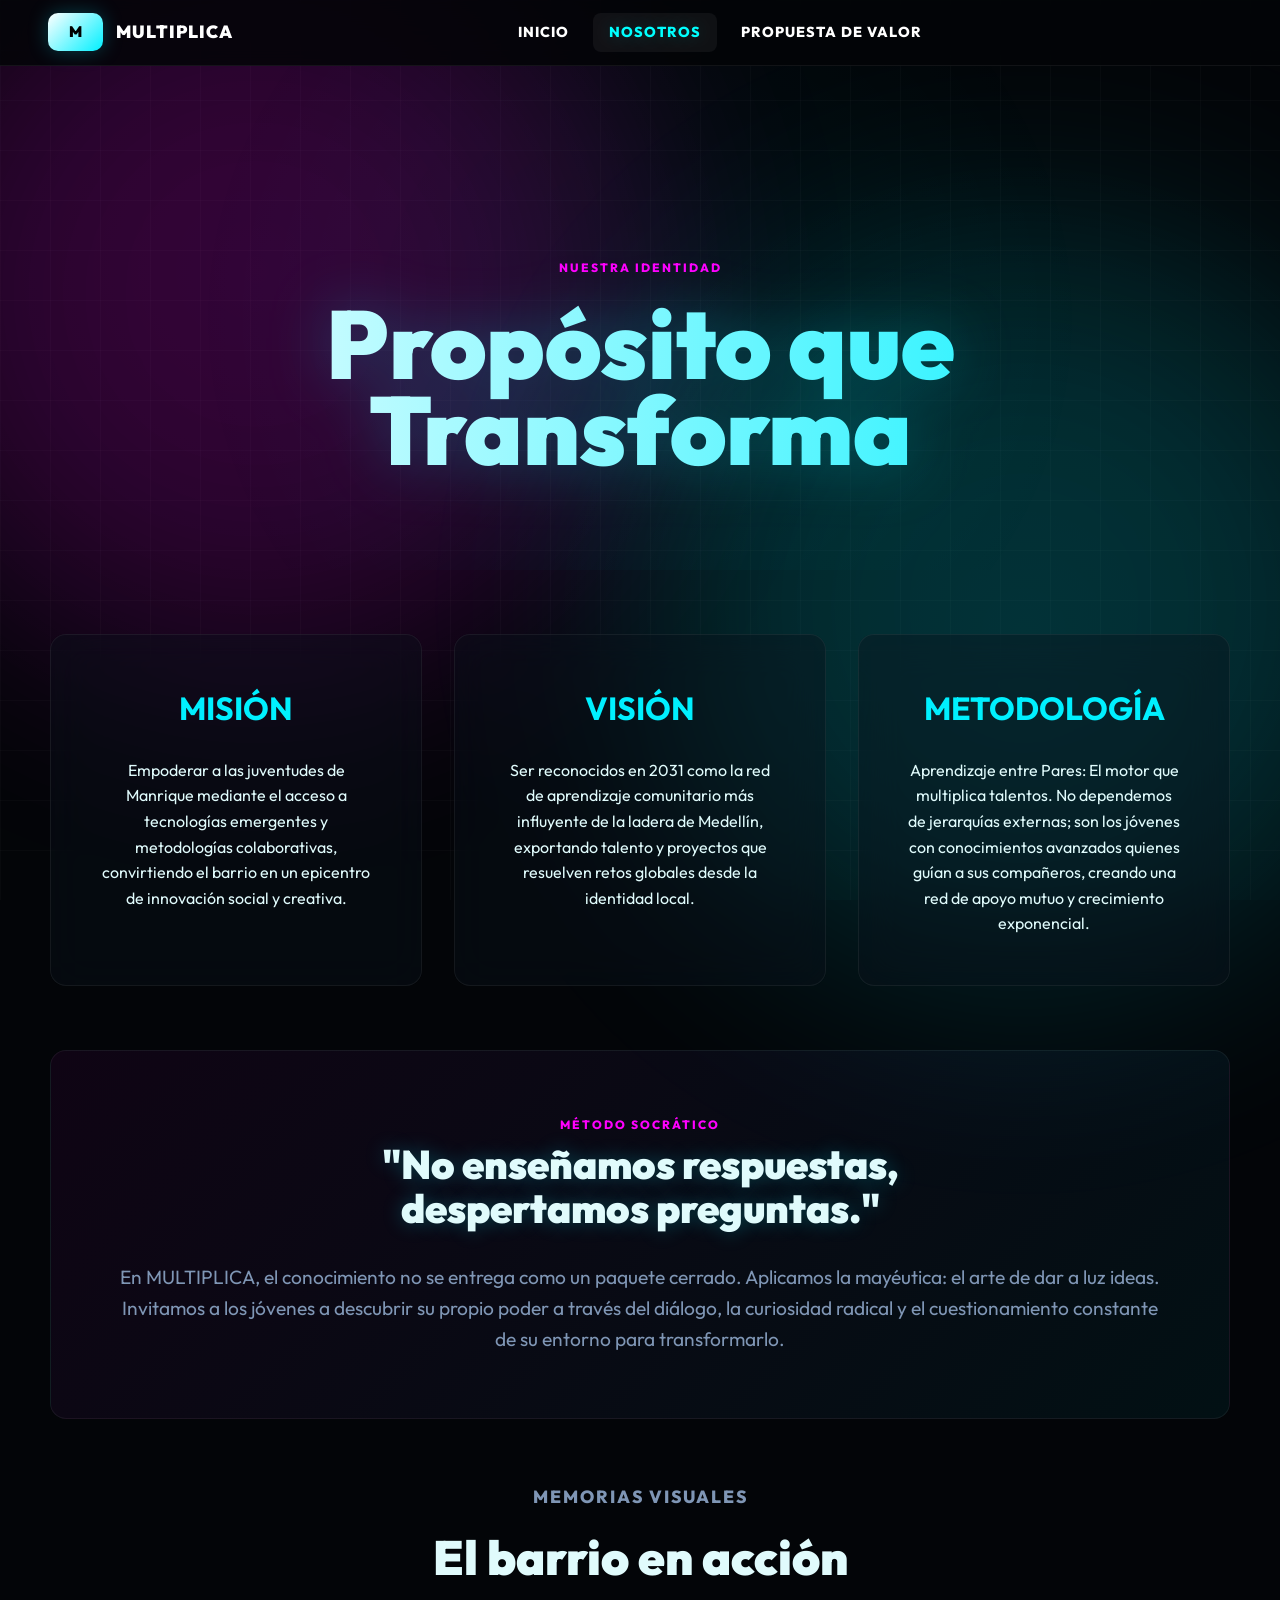
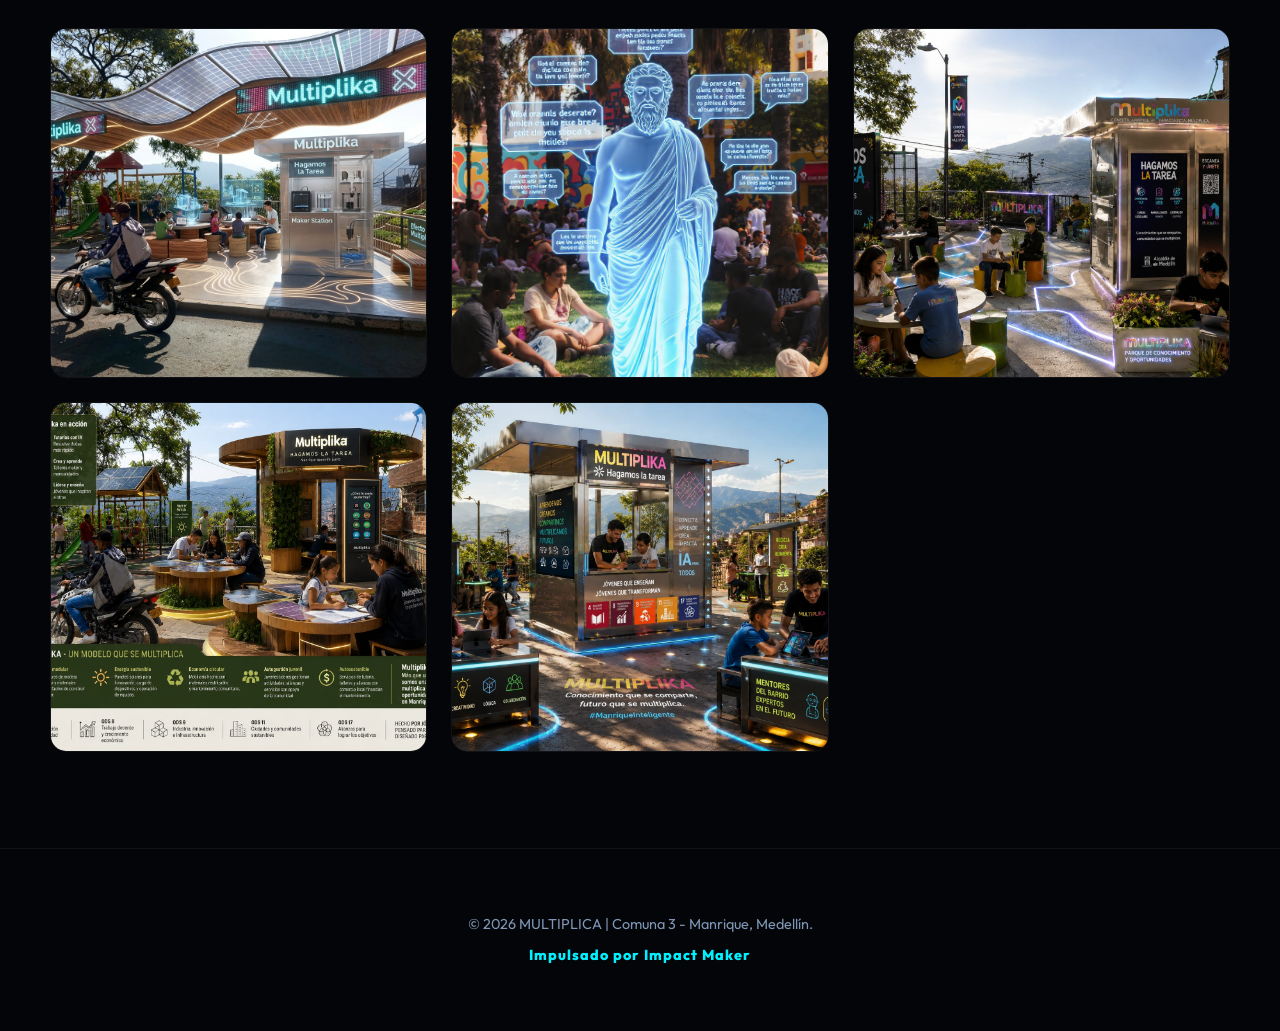
==== nosotros.html @ 45618c98 "🚀 MULTIPLICA - Modernización Completa y Propuesta de Valor" ====
<!doctype html>
<html lang="es">

<head>
  <meta charset="utf-8" />
  <meta name="viewport" content="width=device-width, initial-scale=1" />
  <meta name="description" content="Nuestra misión, visión y propósito superior en MULTIPLICA. Método Socrático aplicado a la juventud de Manrique." />
  <title>Nosotros | MULTIPLICA</title>
  <link rel="preconnect" href="https://fonts.googleapis.com">
  <link rel="preconnect" href="https://fonts.gstatic.com" crossorigin>
  <link href="https://fonts.googleapis.com/css2?family=Outfit:wght@100..900&display=swap" rel="stylesheet">
  <link rel="stylesheet" href="css/styles.css" />
  <style>
    .about-hero {
      padding-top: 12rem;
      padding-bottom: 6rem;
      text-align: center;
      display: flex;
      flex-direction: column;
      justify-content: center;
      align-items: center;
      background: radial-gradient(circle at center, rgba(0, 240, 255, 0.05), transparent 70%);
    }

    .about-hero h1 {
      font-size: clamp(3rem, 10vw, 6rem);
      line-height: 0.9;
      margin-top: 1rem;
      background: linear-gradient(to right, #fff, var(--warm));
      -webkit-background-clip: text;
      -webkit-text-fill-color: transparent;
      filter: drop-shadow(0 0 30px var(--warm-shadow));
      font-weight: 900;
    }

    .about-grid {
      display: grid;
      grid-template-columns: repeat(auto-fit, minmax(320px, 1fr));
      gap: 2rem;
      margin-block: 4rem;
    }

    .purpose-card {
      background: var(--surface);
      border: 1px solid var(--line);
      padding: 3rem;
      border-radius: var(--radius);
      text-align: center;
      backdrop-filter: blur(20px);
      transition: 0.4s;
    }

    .purpose-card:hover {
      border-color: var(--warm);
      transform: translateY(-10px);
      box-shadow: var(--shadow-glow);
    }

    .purpose-card h2 {
      color: var(--warm);
      margin-bottom: 1.5rem;
      font-size: 2rem;
      text-transform: uppercase;
    }

    .socratic-section {
      background: linear-gradient(135deg, rgba(255, 0, 255, 0.05), rgba(0, 240, 255, 0.05));
      border: 1px solid var(--line);
      padding: 4rem;
      border-radius: var(--radius);
      margin-block: 4rem;
      text-align: center;
      position: relative;
      overflow: hidden;
    }

    .socratic-section blockquote {
      font-size: 2.5rem;
      font-weight: 900;
      line-height: 1.1;
      color: var(--text);
      max-width: 25ch;
      margin-inline: auto;
      text-shadow: 0 0 20px var(--warm-shadow);
    }

    .socratic-section p {
      margin-top: 2rem;
      color: var(--muted);
      font-size: 1.2rem;
    }

    .gallery {
      display: grid;
      grid-template-columns: repeat(auto-fill, minmax(300px, 1fr));
      gap: 1.5rem;
      margin-bottom: 6rem;
    }

    .gallery-item {
      height: 350px;
      border-radius: 16px;
      overflow: hidden;
      border: 1px solid var(--line);
      transition: 0.5s;
    }

    .gallery-item img {
      width: 100%;
      height: 100%;
      object-fit: cover;
      transition: 0.8s;
    }

    .gallery-item:hover img {
      transform: scale(1.1);
    }

    .gallery-item:hover {
      border-color: var(--magenta);
      box-shadow: 0 0 30px rgba(255, 0, 255, 0.2);
    }
  </style>
</head>

<body>
  <header class="topbar">
    <div class="brand">
      <div class="brand-mark">M</div>
      <span>MULTIPLICA</span>
    </div>
    <nav class="nav">
      <a href="index.html">Inicio</a>
      <a href="nosotros.html" class="active">Nosotros</a>
      <a href="propuesta.html">Propuesta de Valor</a>
    </nav>
  </header>

  <main class="section-shell">
    <section class="about-hero">
      <p class="eyebrow">Nuestra Identidad</p>
      <h1>Propósito que Transforma</h1>
    </section>

    <section class="about-grid">
      <div class="purpose-card">
        <h2>Misión</h2>
        <p>Empoderar a las juventudes de Manrique mediante el acceso a tecnologías emergentes y metodologías colaborativas, convirtiendo el barrio en un epicentro de innovación social y creativa.</p>
      </div>
      <div class="purpose-card">
        <h2>Visión</h2>
        <p>Ser reconocidos en 2031 como la red de aprendizaje comunitario más influyente de la ladera de Medellín, exportando talento y proyectos que resuelven retos globales desde la identidad local.</p>
      </div>
      <div class="purpose-card">
        <h2>Metodología</h2>
        <p>Aprendizaje entre Pares: El motor que multiplica talentos. No dependemos de jerarquías externas; son los jóvenes con conocimientos avanzados quienes guían a sus compañeros, creando una red de apoyo mutuo y crecimiento exponencial.</p>
      </div>
    </section>

    <section class="socratic-section">
      <div class="eyebrow">Método Socrático</div>
      <blockquote>"No enseñamos respuestas, despertamos preguntas."</blockquote>
      <p>En MULTIPLICA, el conocimiento no se entrega como un paquete cerrado. Aplicamos la mayéutica: el arte de dar a luz ideas. Invitamos a los jóvenes a descubrir su propio poder a través del diálogo, la curiosidad radical y el cuestionamiento constante de su entorno para transformarlo.</p>
    </section>

    <section class="section-heading centered">
      <p class="eyebrow">Memorias Visuales</p>
      <h2>El barrio en acción</h2>
    </section>
    
    <div class="gallery">
      <div class="gallery-item">
        <img src="assets/imagenes/Gemini_Generated_Image_.png" alt="Imagen Generada Gemini">
      </div>
      <div class="gallery-item">
        <img src="assets/imagenes/WhatsApp Image 2026-05-10 at 2.30.17 AM.jpeg" alt="Imagen Actividad 1">
      </div>
      <div class="gallery-item">
        <img src="assets/imagenes/WhatsApp Image 2026-05-10 at 2.30.22 AM (1).jpeg" alt="Imagen Actividad 2">
      </div>
      <div class="gallery-item">
        <img src="assets/imagenes/WhatsApp Image 2026-05-10 at 2.30.22 AM (2).jpeg" alt="Imagen Actividad 3">
      </div>
      <div class="gallery-item">
        <img src="assets/imagenes/WhatsApp Image 2026-05-10 at 2.30.22 AM.jpeg" alt="Imagen Actividad 4">
      </div>
    </div>
  </main>

  <footer style="padding: 4rem; text-align: center; border-top: 1px solid var(--line); color: var(--muted); font-size: 0.9rem;">
    <p>&copy; 2026 MULTIPLICA | Comuna 3 - Manrique, Medellín.</p>
    <p style="margin-top: 0.5rem; color: var(--warm); font-weight: 800; letter-spacing: 1px;">Impulsado por Impact Maker</p>
  </footer>

  <script src="js/app.js"></script>
</body>

</html>
---- css/styles.css ----
:root {
  color-scheme: dark;

  --bg: #030508;
  --surface: rgba(11, 19, 28, 0.4);
  --surface-2: rgba(20, 30, 45, 0.6);
  --text: #e0fbfc;
  --muted: #7f96b5;
  --line: rgba(255, 255, 255, 0.06);

  --magenta: #ff00ff;
  --warm:    #00f0ff;
  --sun:     #39ff14;
  --warm-shadow: rgba(0, 240, 255, 0.25);

  --radius:    16px;
  --radius-sm: 8px;
  --shadow-lg: 0 20px 50px rgba(0, 0, 0, 0.5);
  --shadow-glow: 0 0 20px var(--warm-shadow);
  
  font-family: 'Outfit', sans-serif;
}

[data-theme="light"] {
  --bg: #f0f4f8;
  --surface: rgba(255, 255, 255, 0.8);
  --surface-2: rgba(226, 232, 240, 0.9);
  --text: #1a202c;
  --muted: #4a5568;
  --line: rgba(0, 0, 0, 0.08);
  --warm-shadow: rgba(0, 180, 200, 0.2);
}

/* ─── BASE ─── */
* { box-sizing: border-box; margin: 0; padding: 0; }
html { scroll-behavior: smooth; }

body {
  background-color: var(--bg);
  color: var(--text);
  font-family: var(--font-family);
  line-height: 1.6;
  overflow-x: hidden;
  position: relative;
  /* Fondo Base con Textura y Grids */
  background-image: 
    radial-gradient(circle at 20% 30%, rgba(255, 0, 255, 0.05), transparent 40%),
    radial-gradient(circle at 80% 70%, rgba(0, 240, 255, 0.05), transparent 40%),
    linear-gradient(rgba(255, 255, 255, 0.02) 1px, transparent 1px),
    linear-gradient(90deg, rgba(255, 255, 255, 0.02) 1px, transparent 1px);
  background-size: 100% 100%, 100% 100%, 50px 50px, 50px 50px;
  background-attachment: fixed;
  text-rendering: optimizeLegibility;
  -webkit-font-smoothing: antialiased;
}

/* Blobs de luz flotantes para profundidad futurista */
body::before, body::after {
  content: "";
  position: fixed;
  width: 60vw;
  height: 60vw;
  border-radius: 50%;
  filter: blur(120px);
  z-index: -1;
  opacity: 0.15;
  pointer-events: none;
  animation: floatBlobs 20s infinite alternate ease-in-out;
}

body::before {
  top: -10%;
  left: -10%;
  background: var(--magenta);
}

body::after {
  bottom: -10%;
  right: -10%;
  background: var(--warm);
  animation-delay: -10s;
}

@keyframes floatBlobs {
  0% { transform: translate(0, 0) scale(1); }
  100% { transform: translate(10%, 15%) scale(1.1); }
}

[data-theme="light"] body {
  background-image:
    radial-gradient(circle at 10% 20%, rgba(255, 0, 255, 0.04), transparent 30%),
    radial-gradient(circle at 90% 80%, rgba(0, 200, 220, 0.04), transparent 30%),
    linear-gradient(rgba(0, 0, 0, 0.03) 1px, transparent 1px),
    linear-gradient(90deg, rgba(0, 0, 0, 0.03) 1px, transparent 1px);
  background-size: 100% 100%, 100% 100%, 40px 40px, 40px 40px;
}

[data-theme="light"] body::before, [data-theme="light"] body::after {
  opacity: 0.05;
}

button, input, select, textarea { font: inherit; }
a { color: inherit; text-decoration: none; }

.sr-only {
  position: absolute;
  width: 1px;
  height: 1px;
  padding: 0;
  margin: -1px;
  overflow: hidden;
  clip: rect(0, 0, 0, 0);
  border: 0;
}

.section-shell {
  width: min(1180px, calc(100% - 2rem));
  margin-inline: auto;
}

/* ─── BARRA DE NAVEGACIÓN ─── */
.topbar {
  position: sticky;
  top: 0;
  z-index: 100;
  background: rgba(3, 5, 8, 0.85);
  backdrop-filter: blur(20px);
  display: grid;
  grid-template-columns: auto 1fr auto auto;
  align-items: center;
  gap: 1.5rem;
  padding: 0.8rem clamp(1rem, 4vw, 3rem);
  border-bottom: 1px solid var(--line);
}

/* ─── BRANDING & NAV ─── */
.brand { 
  display: flex; 
  align-items: center; 
  gap: 0.8rem; 
  font-weight: 900; 
  font-size: 1.1rem; 
  letter-spacing: 1px; 
  color: #fff; 
}

.brand-mark {
  background: linear-gradient(135deg, #fff, var(--warm));
  color: #000;
  width: 55px;
  height: 38px;
  display: flex;
  align-items: center;
  justify-content: center;
  border-radius: 10px;
  font-size: 0.95rem;
  box-shadow: 0 0 20px var(--warm-shadow);
  font-weight: 900;
  letter-spacing: 1px;
}

.nav { display: flex; gap: 0.5rem; justify-content: center; }

.nav a {
  padding: 0.5rem 1rem;
  border-radius: 8px;
  color: #fff;
  font-weight: 800;
  font-size: 0.9rem;
  transition: 0.4s cubic-bezier(0.4, 0, 0.2, 1);
  text-transform: uppercase;
  letter-spacing: 1px;
}

.nav a:hover,
.nav a.active {
  color: var(--warm);
  background: rgba(255, 255, 255, 0.05);
  text-shadow: 0 0 20px var(--warm-shadow);
  filter: brightness(1.2);
}

.icon-button, .menu-toggle {
  background: var(--surface);
  border: 1px solid var(--line);
  color: var(--text);
  width: 2.5rem;
  height: 2.5rem;
  border-radius: 8px;
  cursor: pointer;
  display: grid;
  place-items: center;
  font-weight: 800;
  transition: 0.2s;
}

.menu-toggle { display: none; }
.menu-toggle span { display: block; height: 2px; width: 1.2rem; background: var(--text); margin: 0.2rem; }

/* ─── HERO ─── */
.hero {
  display: grid;
  grid-template-columns: minmax(0, 0.88fr) minmax(320px, 1.12fr);
  align-items: center;
  gap: clamp(1.4rem, 4vw, 4rem);
  min-height: calc(100vh - 4.2rem);
  padding-block: 4rem;
}

.hero-copy h1 {
  font-size: clamp(2.5rem, 8vw, 6rem);
  line-height: 0.9;
  font-weight: 900;
  margin-bottom: 1.5rem;
  background: linear-gradient(to right, #fff, var(--warm));
  -webkit-background-clip: text;
  -webkit-text-fill-color: transparent;
  filter: drop-shadow(0 0 30px var(--warm-shadow));
}

.eyebrow {
  color: var(--magenta);
  text-transform: uppercase;
  font-weight: 800;
  font-size: 0.75rem;
  letter-spacing: 2px;
  margin-bottom: 0.5rem;
}

.hero-lead {
  font-size: 1.1rem;
  color: var(--muted);
  max-width: 50ch;
  margin-bottom: 2rem;
}

.hero-actions { display: flex; gap: 1rem; flex-wrap: wrap; }

.btn-primary, .btn-ghost, .small-action {
  padding: 0.8rem 1.8rem;
  border-radius: 12px;
  font-weight: 800;
  font-size: 0.9rem;
  cursor: pointer;
  transition: 0.3s;
  display: inline-block;
  text-align: center;
}

.btn-primary {
  background: linear-gradient(135deg, var(--magenta), var(--warm));
  color: white;
  border: none;
}

.btn-primary:hover { transform: translateY(-2px); box-shadow: var(--shadow-glow); }

.btn-ghost {
  border: 1.5px solid var(--warm);
  color: var(--warm);
  background: transparent;
}

.btn-ghost:hover { background: rgba(0, 240, 255, 0.1); }

.offline-pill { display: inline-flex; align-items: center; gap: 0.5rem; color: var(--muted); font-size: 0.9rem; margin-top: 1rem; }
.offline-pill span { width: 0.7rem; height: 0.7rem; border-radius: 50%; background: var(--sun); box-shadow: 0 0 10px var(--sun); }

.hero-visual {
  position: relative;
  border-radius: var(--radius);
  overflow: hidden;
  border: 1px solid var(--line);
  box-shadow: var(--shadow-lg);
  background: #05080c;
  aspect-ratio: 16 / 10;
}

.hero-visual img { 
  position: absolute;
  top: 0;
  left: 0;
  width: 100%; 
  height: 100%; 
  object-fit: cover; 
  display: block; 
  transition: opacity 0.8s cubic-bezier(0.4, 0, 0.2, 1);
}

.hero-visual .img-base {
  z-index: 1;
  opacity: 0.8;
}

.hero-visual .img-hover {
  z-index: 2;
  opacity: 0;
}

.hero-visual:hover .img-hover {
  opacity: 1;
}

.hero-visual:hover .img-base {
  opacity: 0;
}

.live-chip {
  position: absolute;
  background: rgba(11, 19, 28, 0.8);
  backdrop-filter: blur(10px);
  border: 1px solid var(--line);
  padding: 0.5rem 0.8rem;
  border-radius: 8px;
  font-weight: 800;
  font-size: 0.8rem;
  z-index: 2;
}

.chip-a { top: 10%; right: 10%; animation: float 5s infinite; }
.chip-b { left: 10%; bottom: 20%; animation: float 6s 0.5s infinite; }
.chip-c { right: 15%; bottom: 10%; animation: float 5.5s 0.2s infinite; }

@keyframes float { 50% { transform: translateY(-10px); } }

/* ─── QUICK GRID ─── */
.quick-grid {
  display: grid;
  grid-template-columns: repeat(auto-fit, minmax(280px, 1fr));
  gap: 1.5rem;
  margin-bottom: 4rem;
}

.card {
  background: var(--surface);
  border: 1px solid var(--line);
  border-radius: var(--radius);
  padding: 2.5rem 2rem;
  backdrop-filter: blur(20px);
  transition: all 0.4s cubic-bezier(0.4, 0, 0.2, 1);
  text-align: left;
  cursor: pointer;
  color: var(--text);
  display: flex;
  flex-direction: column;
  gap: 0.8rem;
  min-height: 240px;
  justify-content: flex-start;
}

.card:hover {
  border-color: var(--warm);
  transform: translateY(-8px);
  box-shadow: 0 10px 40px rgba(0,0,0,0.4), var(--shadow-glow);
  background: rgba(255, 255, 255, 0.03);
}

.card .brand-mark { 
  margin-bottom: 0.5rem; 
  box-shadow: 0 0 15px var(--warm-shadow);
}

.card strong { 
  display: block; 
  font-size: 1.25rem; 
  font-weight: 900;
  color: var(--warm);
}

.card small { 
  color: var(--muted); 
  font-size: 0.95rem; 
  line-height: 1.5;
  display: block;
}

/* ─── MODULES ─── */
.module { padding-block: 4rem; }
.section-heading { margin-bottom: 2rem; }
.section-heading h2 { font-size: clamp(1.8rem, 4vw, 3rem); font-weight: 900; margin-bottom: 0.5rem; }
.section-heading p { color: var(--muted); font-size: 1.1rem; max-width: 60ch; }

/* ─── WORKSPACE (TAREA) ─── */
.workspace {
  display: grid;
  grid-template-columns: 280px 1fr;
  gap: 1.5rem;
  background: var(--surface);
  border-radius: var(--radius);
  border: 1px solid var(--line);
  padding: 1rem;
  box-shadow: var(--shadow-lg);
  min-height: 600px;
}

.task-board {
  border-right: 1px solid var(--line);
  padding-right: 1rem;
  display: flex;
  flex-direction: column;
  gap: 1rem;
}

.task-board h3 {
  font-size: 0.9rem;
  text-transform: uppercase;
  letter-spacing: 1px;
  color: var(--magenta);
  margin-bottom: 1rem;
}

.task-item {
  width: 100%;
  display: flex;
  flex-direction: column;
  gap: 0.2rem;
  padding: 1rem;
  border: 1px solid var(--line);
  background: rgba(255, 255, 255, 0.02);
  color: var(--text);
  border-radius: 12px;
  cursor: pointer;
  transition: all 0.3s;
}

.task-item:hover {
  background: rgba(0, 240, 255, 0.05);
  border-color: rgba(0, 240, 255, 0.3);
}

.task-item.active {
  border-color: var(--warm);
  background: linear-gradient(135deg, rgba(0, 240, 255, 0.1), transparent);
  box-shadow: inset 0 0 15px rgba(0, 240, 255, 0.1);
}

.task-item strong { font-size: 0.95rem; font-weight: 800; }
.task-item small { color: var(--muted); font-size: 0.8rem; }

.collab-panel {
  display: flex;
  flex-direction: column;
  gap: 1rem;
  position: relative;
}

.panel-head {
  display: flex;
  justify-content: space-between;
  align-items: center;
  padding-bottom: 1rem;
  border-bottom: 1px solid var(--line);
}

.panel-head h3 { font-size: 1.2rem; font-weight: 900; color: var(--warm); }
.panel-head p { font-size: 0.85rem; color: var(--muted); }

.panel-actions {
  display: flex;
  gap: 0.5rem;
  background: var(--surface-2);
  padding: 0.4rem;
  border-radius: 12px;
  border: 1px solid var(--line);
}

.small-action {
  background: transparent;
  border: none;
  color: var(--text);
  padding: 0.5rem 0.8rem;
  font-size: 0.8rem;
  font-weight: 700;
  border-radius: 8px;
}

.small-action:hover { background: var(--warm); color: var(--bg); }

.whiteboard {
  position: relative;
  flex: 1;
  background-color: #000;
  border-radius: 12px;
  border: 1px solid rgba(0, 240, 255, 0.2);
  overflow: hidden;
  box-shadow: inset 0 0 50px rgba(0, 0, 0, 0.8), 0 0 20px rgba(0, 240, 255, 0.05);
  cursor: crosshair;
}

#matrixCanvas {
  position: absolute;
  top: 0;
  left: 0;
  width: 100%;
  height: 100%;
  opacity: 0.35;
  pointer-events: none;
  z-index: 0;
}

/* Herramientas flotantes para la pizarra */
.math-tools {
  position: absolute;
  bottom: 1rem;
  left: 50%;
  transform: translateX(-50%);
  display: flex;
  gap: 0.4rem;
  padding: 0.6rem;
  background: rgba(11, 19, 28, 0.9);
  backdrop-filter: blur(15px);
  border: 1px solid var(--warm);
  border-radius: 14px;
  z-index: 100;
  box-shadow: 0 10px 30px rgba(0,0,0,0.5);
}

.comment-row {
  display: flex;
  gap: 0.8rem;
  margin-top: 1.5rem;
  padding: 0.5rem;
  background: rgba(255, 255, 255, 0.02);
  border-radius: 16px;
  border: 1px solid var(--line);
}

.comment-row input {
  flex: 1;
  background: var(--surface-2);
  border: 1px solid var(--line);
  padding: 0.9rem 1.2rem;
  border-radius: 12px;
  color: #fff;
  font-size: 0.95rem;
  transition: 0.3s;
}

.comment-row input:focus {
  border-color: var(--warm);
  outline: none;
  box-shadow: 0 0 15px var(--warm-shadow);
}

.comment-row button {
  background: var(--warm);
  color: #000;
  border: none;
  padding: 0.9rem 1.8rem;
  border-radius: 12px;
  font-weight: 900;
  cursor: pointer;
  text-transform: uppercase;
  letter-spacing: 1px;
  transition: 0.3s;
}

.comment-row button:hover {
  filter: brightness(1.1);
  transform: translateY(-2px);
  box-shadow: 0 5px 15px var(--warm-shadow);
}

/* ─── LAB IA ─── */
.split {
  display: grid;
  grid-template-columns: 0.85fr 1.15fr;
  gap: 1.5rem;
  align-items: start;
}

.split .section-heading { grid-column: 1 / -1; }

.lab-console {
  background: var(--surface);
  border: 1px solid var(--line);
  border-radius: var(--radius);
  padding: 2rem;
  display: flex;
  flex-direction: column;
  gap: 2rem;
}

.simulator {
  background: var(--surface);
  border: 1px solid var(--line);
  border-radius: var(--radius);
  padding: 2rem;
  display: flex;
  flex-direction: column;
  gap: 1.5rem;
}

#makerRange {
  -webkit-appearance: none;
  width: 100%;
  height: 12px;
  background: rgba(255, 255, 255, 0.05);
  border-radius: 10px;
  outline: none;
  border: 1px solid var(--line);
  margin-block: 1rem;
}

#makerRange::-webkit-slider-thumb {
  -webkit-appearance: none;
  width: 24px;
  height: 24px;
  background: var(--warm);
  border-radius: 50%;
  cursor: pointer;
  box-shadow: 0 0 15px var(--warm-shadow);
  border: 2px solid #fff;
  transition: 0.2s;
}

#makerRange::-webkit-slider-thumb:hover {
  transform: scale(1.2);
  background: var(--magenta);
}

.maker-output {
  background: #000;
  padding: 1.5rem;
  border-radius: 12px;
  border: 1px solid var(--line);
  text-align: center;
  min-height: 100px;
  display: flex;
  flex-direction: column;
  justify-content: center;
  gap: 0.5rem;
}

#makerLevel {
  color: var(--warm);
  font-weight: 800;
  text-transform: uppercase;
  letter-spacing: 2px;
  font-size: 0.8rem;
}

#makerResult {
  color: var(--text);
  font-size: 1.1rem;
  font-weight: 700;
  transition: opacity 0.2s;
}

.prompt-builder {
  display: grid;
  gap: 1.2rem;
}

.form-group {
  display: flex;
  flex-direction: column;
  gap: 0.5rem;
}

.form-row {
  display: grid;
  grid-template-columns: 1fr 1fr;
  gap: 1rem;
}

.form-group label {
  font-size: 0.8rem;
  font-weight: 800;
  text-transform: uppercase;
  color: var(--warm);
  letter-spacing: 1px;
}

.prompt-builder input, .prompt-builder select {
  width: 100%;
  padding: 0.9rem;
  background: var(--surface-2);
  border: 1px solid var(--line);
  border-radius: 12px;
  color: var(--text);
  font-weight: 600;
  transition: 0.3s;
}

.prompt-builder input:focus, .prompt-builder select:focus {
  border-color: var(--warm);
  outline: none;
  box-shadow: 0 0 15px var(--warm-shadow);
}

#promptOutput {
  background: #000;
  padding: 1.5rem;
  border-radius: 12px;
  color: var(--warm);
  font-family: 'Courier New', Courier, monospace;
  font-size: 0.95rem;
  white-space: pre-wrap;
  border: 1px solid var(--line);
  min-height: 150px;
  box-shadow: inset 0 0 30px rgba(0,0,0,0.8);
}

@media (max-width: 600px) {
  .form-row { grid-template-columns: 1fr; }
}

/* ─── CINE ─── */
.cinema-layout {
  display: grid;
  grid-template-columns: 320px 1fr;
  gap: 1.5rem;
}

.player-container {
  position: relative;
  border: 1px solid var(--line);
  border-radius: var(--radius);
  overflow: hidden;
  background: #000;
  box-shadow: var(--shadow-lg);
  display: flex;
  flex-direction: column;
}

.player {
  aspect-ratio: 16 / 9;
  width: 100%;
  background: #000;
  position: relative;
}

.player iframe {
  position: absolute;
  top: 0;
  left: 0;
  width: 100%;
  height: 100%;
  border: none;
}

.video-info-overlay {
  padding: 1.5rem;
  background: var(--surface);
  backdrop-filter: blur(10px);
  border-top: 1px solid var(--line);
}

.video-meta {
  display: flex;
  gap: 0.8rem;
  margin-bottom: 0.8rem;
}

.v-tag {
  background: var(--magenta);
  color: #fff;
  padding: 2px 8px;
  border-radius: 4px;
  font-size: 0.7rem;
  font-weight: 900;
  letter-spacing: 1px;
}

.v-time {
  color: var(--warm);
  font-size: 0.75rem;
  font-weight: 800;
  border: 1px solid var(--warm);
  padding: 1px 6px;
  border-radius: 4px;
}

.video-info-overlay h4 {
  font-size: 1.2rem;
  color: var(--text);
  margin-bottom: 0.4rem;
}

.video-info-overlay p {
  font-size: 0.9rem;
  color: var(--muted);
  line-height: 1.5;
}

.timeline {
  background: var(--surface);
  border: 1px solid var(--line);
  border-radius: var(--radius);
  padding: 1.5rem;
  display: flex;
  flex-direction: column;
  justify-content: center;
  gap: 1rem;
}

.time-dot {
  padding: 0.8rem;
  background: var(--surface-2);
  border: 1px solid var(--line);
  color: var(--text);
  border-radius: 8px;
  cursor: pointer;
  font-weight: 700;
  text-align: left;
}

.time-dot.active { background: var(--warm); color: var(--bg); border-color: var(--warm); box-shadow: var(--shadow-glow); }

#timelineText {
  background: #000;
  border: 1px solid var(--line);
  padding: 1.5rem;
  border-radius: 12px;
  font-family: 'Courier New', Courier, monospace;
  color: var(--sun);
  font-size: 1rem;
  line-height: 1.6;
  min-height: 120px;
  box-shadow: inset 0 0 20px rgba(57, 255, 20, 0.1);
  text-shadow: 0 0 5px rgba(57, 255, 20, 0.5);
  position: relative;
  overflow: hidden;
}

#timelineText::after {
  content: "|";
  animation: blink 1s step-end infinite;
  margin-left: 2px;
}

@keyframes blink { 50% { opacity: 0; } }

/* ─── MENTORES ─── */
.mentor-grid {
  display: grid;
  grid-template-columns: repeat(3, 1fr);
  gap: 1.5rem;
}

.mentor-card {
  background: var(--surface);
  border: 1px solid var(--line);
  border-radius: var(--radius);
  padding: 1.5rem;
  text-align: center;
  backdrop-filter: blur(10px);
}

.avatar {
  width: 80px;
  height: 80px;
  margin: 0 auto 1rem;
  background: linear-gradient(135deg, var(--magenta), var(--warm));
  border-radius: 50%;
  display: grid;
  place-items: center;
  font-size: 1.5rem;
  font-weight: 900;
}

.badges { display: flex; gap: 0.5rem; justify-content: center; margin-top: 1rem; }
.badges span { padding: 0.3rem 0.6rem; background: rgba(0, 240, 255, 0.1); border: 1px solid var(--warm); color: var(--warm); border-radius: 6px; font-size: 0.75rem; font-weight: 700; }

/* ─── IMPACTO ─── */
.impact-grid {
  display: grid;
  grid-template-columns: repeat(4, 1fr);
  gap: 1.5rem;
}

.stat {
  background: var(--surface);
  border: 1px solid var(--line);
  border-radius: var(--radius);
  padding: 2rem 1.5rem;
  text-align: center;
}

.stat strong { font-size: 3.5rem; display: block; color: var(--sun); line-height: 1; margin-bottom: 0.5rem; }
.stat span { color: var(--muted); text-transform: uppercase; letter-spacing: 1px; font-weight: 700; }

/* ─── WHITEBOARD NOTES ─── */
.note, .fraction-card {
  position: absolute;
  padding: 1rem;
  background: rgba(255, 255, 255, 0.08);
  backdrop-filter: blur(15px);
  border: 1px solid var(--line);
  border-radius: 12px;
  color: #fff;
  cursor: grab;
  box-shadow: var(--shadow-lg);
  min-width: 120px;
}

.note-one { left: 5%; top: 15%; }
.note-two { left: 45%; top: 25%; }
.note-three { left: 10%; top: 60%; }
.fraction-card { left: 60%; top: 50%; border-color: var(--warm); box-shadow: var(--shadow-glow); }

.delete-btn {
  position: absolute;
  top: 5px;
  right: 5px;
  background: var(--magenta);
  color: white;
  width: 24px;
  height: 24px;
  border-radius: 50%;
  border: none;
  cursor: pointer;
  display: none;
  place-items: center;
  font-weight: 900;
  z-index: 100;
  box-shadow: 0 0 10px rgba(0,0,0,0.5);
}

.note:hover .delete-btn, .fraction-card:hover .delete-btn { display: grid; }

/* ─── COMPONENTES MATEMÁTICOS ─── */
.math-fraction {
  display: inline-flex;
  flex-direction: column;
  align-items: center;
  vertical-align: middle;
  margin: 0 4px;
}

.math-fraction .num {
  border-bottom: 2px solid currentColor;
  padding: 0 4px;
  min-width: 1.2ch;
  text-align: center;
}

.math-fraction .den {
  padding: 0 4px;
  min-width: 1.2ch;
  text-align: center;
}

.math-pow {
  display: inline-flex;
  vertical-align: middle;
}

.math-pow .exp {
  font-size: 0.7em;
  position: relative;
  top: -0.5em;
  font-weight: 800;
}

.math-sqrt {
  display: inline-flex;
  align-items: flex-end;
  vertical-align: middle;
}

.math-sqrt .index {
  font-size: 0.55em;
  margin-bottom: 1em;
  margin-right: -0.2em;
  font-weight: 900;
}

.math-sqrt .tick {
  font-size: 1.5em;
  line-height: 1;
  margin-right: -0.3em;
}

.math-sqrt .radicand {
  border-top: 2px solid currentColor;
  padding: 2px 4px 0 0.5em;
  min-width: 1ch;
}

.math-del {
  display: none;
  position: absolute;
  top: 2px;
  right: 2px;
  background: var(--magenta) !important;
  color: white !important;
  border: none;
  border-radius: 50%;
  width: 16px;
  height: 16px;
  font-size: 10px;
  cursor: pointer;
  line-height: 1;
  z-index: 110;
}

.math-fraction:hover .math-del,
.math-pow:hover .math-del,
.math-sqrt:hover .math-del {
  display: block;
}

/* Imagenes en el tablero */
.image-note img {
  width: 100%;
  height: 100%;
  object-fit: cover;
  border-radius: 8px;
  display: block;
}

/* ─── MAPA INTERACTIVO ─── */
.kiosk-map {
  position: relative;
  min-height: 520px;
  background: var(--surface);
  border: 1px solid var(--line);
  border-radius: var(--radius);
  overflow: hidden;
  margin-bottom: 2rem;
  background-image: url("../assets/network-bg.png"); /* Placeholder for the wavy pattern */
  background-size: cover;
}

.kiosk {
  position: absolute;
  width: 55px;
  height: 55px;
  background-image: url("../assets/ChatGPT Image 11 may 2026, 01_07_40.png");
  background-size: contain;
  background-repeat: no-repeat;
  background-position: center;
  background-color: transparent;
  border: none;
  cursor: pointer;
  z-index: 5;
  left: var(--x);
  top: var(--y);
  transform: translate(-50%, -100%);
  transition: all 0.3s cubic-bezier(0.4, 0, 0.2, 1);
  filter: drop-shadow(0 0 10px var(--warm-shadow));
  /* Hide internal text safely */
  font-size: 0;
  color: transparent;
}

.kiosk::after {
  content: attr(data-label);
  position: absolute;
  top: 105%;
  left: 50%;
  transform: translateX(-50%);
  color: var(--text);
  font-size: 0.75rem;
  font-weight: 800;
  white-space: nowrap;
  background: rgba(11, 19, 28, 0.9);
  padding: 4px 10px;
  border-radius: 6px;
  backdrop-filter: blur(8px);
  border: 1px solid var(--warm);
  z-index: 6;
  pointer-events: none;
}

.kiosk:hover {
  transform: translate(-50%, -105%) scale(1.1);
  filter: drop-shadow(0 0 20px var(--warm));
}

.kiosk.active { 
  filter: drop-shadow(0 0 25px var(--magenta));
  z-index: 10;
}

.kiosk-info {
  position: absolute;
  bottom: 2rem;
  right: 2rem;
  background: rgba(11, 19, 28, 0.95);
  border: 1px solid var(--warm);
  padding: 1.5rem;
  border-radius: 20px;
  max-width: 350px;
  backdrop-filter: blur(15px);
  z-index: 20;
  box-shadow: 0 0 40px rgba(0,0,0,0.8);
}

/* AJUSTES MODO CLARO PARA NODOS */
[data-theme="light"] .kiosk::after {
  background: rgba(255, 255, 255, 0.98);
  color: #1a202c;
  border-color: #cbd5e0;
  box-shadow: 0 4px 15px rgba(0,0,0,0.1);
  font-weight: 800;
}

[data-theme="light"] .kiosk-info {
  background: rgba(255, 255, 255, 0.98);
  border-color: #cbd5e0;
  box-shadow: 0 10px 40px rgba(0,0,0,0.1);
}

[data-theme="light"] .kiosk-info h3 { color: #2d3748; }
[data-theme="light"] .kiosk-info p { color: #4a5568; opacity: 1; }

.kiosk-info h3 { color: var(--warm); font-size: 1.1rem; margin-bottom: 0.5rem; }
.kiosk-info p { color: var(--text); opacity: 0.9; font-size: 0.85rem; line-height: 1.5; }

/* ─── GOOGLE MAP PANEL ─── */
.google-map-panel {
  display: grid;
  grid-template-columns: 1fr 1.8fr;
  gap: 3rem;
  background: var(--surface);
  border: 1px solid var(--line);
  padding: 2.5rem;
  border-radius: var(--radius);
  margin-top: 3rem;
  align-items: center;
}

.map-copy h3 { color: var(--text); margin-bottom: 1rem; font-size: 1.8rem; }
.map-copy p { color: var(--muted); margin-bottom: 2rem; font-size: 1rem; }

.ghost-action {
  display: inline-flex;
  align-items: center;
  justify-content: center;
  padding: 1rem 2rem;
  background: var(--warm);
  color: var(--bg);
  text-decoration: none;
  border-radius: 12px;
  font-weight: 800;
  border: none;
  transition: 0.3s;
  box-shadow: var(--shadow-glow);
  text-transform: uppercase;
  letter-spacing: 1px;
  font-size: 0.85rem;
}

.ghost-action:hover {
  transform: translateY(-2px);
  filter: brightness(1.1);
  box-shadow: 0 0 30px var(--warm-shadow);
}

.google-map {
  background: #000;
  border: 1px solid var(--line);
  border-radius: 16px;
  overflow: hidden;
  height: 550px;
  position: relative;
  box-shadow: 0 0 30px rgba(0,0,0,0.5);
}

.google-map iframe { width: 100%; height: 100%; border: none; }

.map-point-list {
  grid-column: 1 / -1;
  display: grid;
  grid-template-columns: repeat(auto-fit, minmax(280px, 1fr));
  gap: 1.5rem;
  margin-top: 2rem;
}

.map-point {
  background: var(--surface-2);
  border: 1px solid var(--line);
  padding: 1.5rem;
  border-radius: 12px;
  display: flex;
  flex-direction: column;
  gap: 0.5rem;
}

.map-point strong { color: var(--warm); font-size: 1.1rem; }
.map-point span { font-size: 0.85rem; color: var(--muted); line-height: 1.5; }
.map-point span:first-of-type { color: var(--text); font-weight: 600; }

.ods-container {
  margin-top: 5rem;
  padding: 3rem;
  background: rgba(255, 255, 255, 0.02);
  border: 1px solid var(--line);
  border-radius: var(--radius);
}

.centered { text-align: center; }
.centered p { margin-inline: auto; }

.ods-grid {
  display: grid;
  grid-template-columns: repeat(auto-fit, minmax(300px, 1fr));
  gap: 2rem;
  margin-top: 3rem;
}

.ods-card {
  display: flex;
  gap: 1.5rem;
  background: var(--surface-2);
  border: 1px solid var(--line);
  padding: 2rem;
  border-radius: 16px;
  position: relative;
  overflow: hidden;
  transition: 0.4s cubic-bezier(0.4, 0, 0.2, 1);
  cursor: default;
}

.ods-card::before {
  content: "";
  position: absolute;
  top: 0;
  left: 0;
  width: 5px;
  height: 100%;
  background: var(--ods-color);
  box-shadow: 0 0 15px var(--ods-color);
}

.ods-card:hover {
  transform: translateY(-8px);
  border-color: var(--ods-color);
  box-shadow: 0 15px 40px rgba(0,0,0,0.4), 0 0 20px rgba(var(--ods-color), 0.1);
}

.ods-number {
  font-size: 3rem;
  font-weight: 900;
  color: var(--ods-color);
  line-height: 1;
  opacity: 0.8;
  filter: drop-shadow(0 0 10px var(--ods-color));
}

.ods-content h4 {
  font-size: 1.2rem;
  font-weight: 800;
  margin-bottom: 0.6rem;
  color: var(--text);
}

.ods-content p {
  font-size: 0.9rem;
  color: var(--muted);
  line-height: 1.6;
}

/* Modo Pantalla Completa */
.collab-panel.fs {
  position: fixed;
  inset: 0;
  z-index: 2000;
  background: #020406;
  padding: 1.5rem 2rem;
  border-radius: 0;
  display: flex;
  flex-direction: column;
  max-width: 100vw;
  height: 100vh;
}

.collab-panel.fs .whiteboard { flex-grow: 1; }
.collab-panel.fs .task-board { display: none; }

/* ─── RESPONSIVE UNIVERSAL ─── */
@media (max-width: 1100px) {
  .hero { 
    grid-template-columns: 1fr; 
    text-align: center; 
    gap: 2rem;
    padding-top: 8rem;
  }
  .hero-visual { max-width: 600px; margin-inline: auto; }
  .hero-actions { justify-content: center; }
  .lab-split, .cinema-layout { grid-template-columns: 1fr; }
}

@media (max-width: 900px) {
  .workspace { 
    grid-template-columns: 1fr; 
    min-height: auto;
  }
  .task-board { order: 2; height: 300px; }
  .collab-main { order: 1; }
  
  .quick-grid { grid-template-columns: repeat(auto-fit, minmax(240px, 1fr)); }
  
  .topbar {
    padding: 0.8rem 1.5rem;
  }
}

@media (max-width: 600px) {
  :root { --radius: 12px; }
  
  .section-shell { padding-inline: 1rem; }
  
  h1 { font-size: 2.8rem !important; }
  h2 { font-size: 1.8rem !important; }
  
  .hero-actions .btn-primary, 
  .hero-actions .btn-ghost { 
    width: 100%; 
  }

  .card { padding: 1.5rem; min-height: 200px; }
  
  .mentor-fab { width: 50px; height: 50px; bottom: 1.5rem; right: 1.5rem; }
}

/* ─── MENTOR VIRTUAL (FAB & DIALOG) ─── */
.mentor-fab {
  position: fixed;
  bottom: 2rem;
  right: 2rem;
  width: 60px;
  height: 60px;
  background: linear-gradient(135deg, var(--magenta), var(--warm));
  color: #fff;
  border: none;
  border-radius: 50%;
  font-size: 1.5rem;
  font-weight: 900;
  cursor: pointer;
  z-index: 1000;
  box-shadow: 0 0 20px var(--warm-shadow), 0 10px 30px rgba(0,0,0,0.5);
  display: grid;
  place-items: center;
  transition: 0.4s cubic-bezier(0.4, 0, 0.2, 1);
}

.mentor-fab:hover {
  transform: scale(1.1) rotate(15deg);
  box-shadow: 0 0 30px var(--warm);
}

.mentor-dialog {
  background: rgba(11, 19, 28, 0.92);
  backdrop-filter: blur(25px);
  border: 1px solid var(--line);
  border-radius: 24px;
  padding: 3rem;
  width: min(500px, 90vw);
  max-height: 85vh;
  color: var(--text);
  box-shadow: 0 0 100px rgba(0,0,0,0.8);
  margin: auto;
  border: 1px solid var(--warm);
}

.mentor-dialog::backdrop {
  background: rgba(0,0,0,0.7);
  backdrop-filter: blur(5px);
}

.mentor-dialog h2 {
  color: var(--warm);
  font-size: 1.8rem;
  margin-bottom: 1rem;
  font-weight: 900;
}

.mentor-dialog p {
  color: var(--muted);
  font-size: 0.95rem;
  margin-bottom: 1.5rem;
}

.mentor-dialog textarea {
  width: 100%;
  background: rgba(0,0,0,0.3);
  border: 1px solid var(--line);
  color: #fff;
  padding: 1.2rem;
  border-radius: 16px;
  resize: none;
  font-size: 1rem;
  margin-bottom: 1.5rem;
  transition: 0.3s;
}

.mentor-dialog textarea:focus {
  border-color: var(--warm);
  outline: none;
  box-shadow: 0 0 15px var(--warm-shadow);
}

.mentor-dialog button#mentorAnswer {
  width: 100%;
  padding: 1rem;
  background: var(--warm);
  color: #000;
  border: none;
  border-radius: 12px;
  font-weight: 900;
  cursor: pointer;
  text-transform: uppercase;
  letter-spacing: 1px;
  transition: 0.3s;
}

.mentor-dialog button#mentorAnswer:hover {
  filter: brightness(1.2);
  transform: translateY(-2px);
  box-shadow: 0 5px 20px var(--warm-shadow);
}

.mentor-response {
  margin-top: 2rem;
  padding: 1.5rem;
  background: #000;
  border: 1px solid var(--line);
  border-radius: 16px;
  font-family: 'Courier New', Courier, monospace;
  color: var(--sun);
  font-size: 0.9rem;
  line-height: 1.6;
  white-space: pre-wrap;
  min-height: 100px;
  box-shadow: inset 0 0 20px rgba(57, 255, 20, 0.05);
}

.dialog-close {
  position: absolute;
  top: 1.5rem;
  right: 1.5rem;
  background: rgba(255, 255, 255, 0.05);
  border: none;
  color: var(--muted);
  width: 32px;
  height: 32px;
  border-radius: 50%;
  cursor: pointer;
  display: grid;
  place-items: center;
  font-size: 1.2rem;
  transition: 0.3s;
}

.dialog-close:hover {
  background: rgba(255, 0, 255, 0.1);
  color: var(--magenta);
}

@keyframes pulse {
  0% { box-shadow: 0 0 10px var(--warm-shadow); }
  50% { box-shadow: 0 0 25px var(--warm-shadow); }
  100% { box-shadow: 0 0 10px var(--warm-shadow); }
}

.loading-dots { animation: blink 1s infinite; }
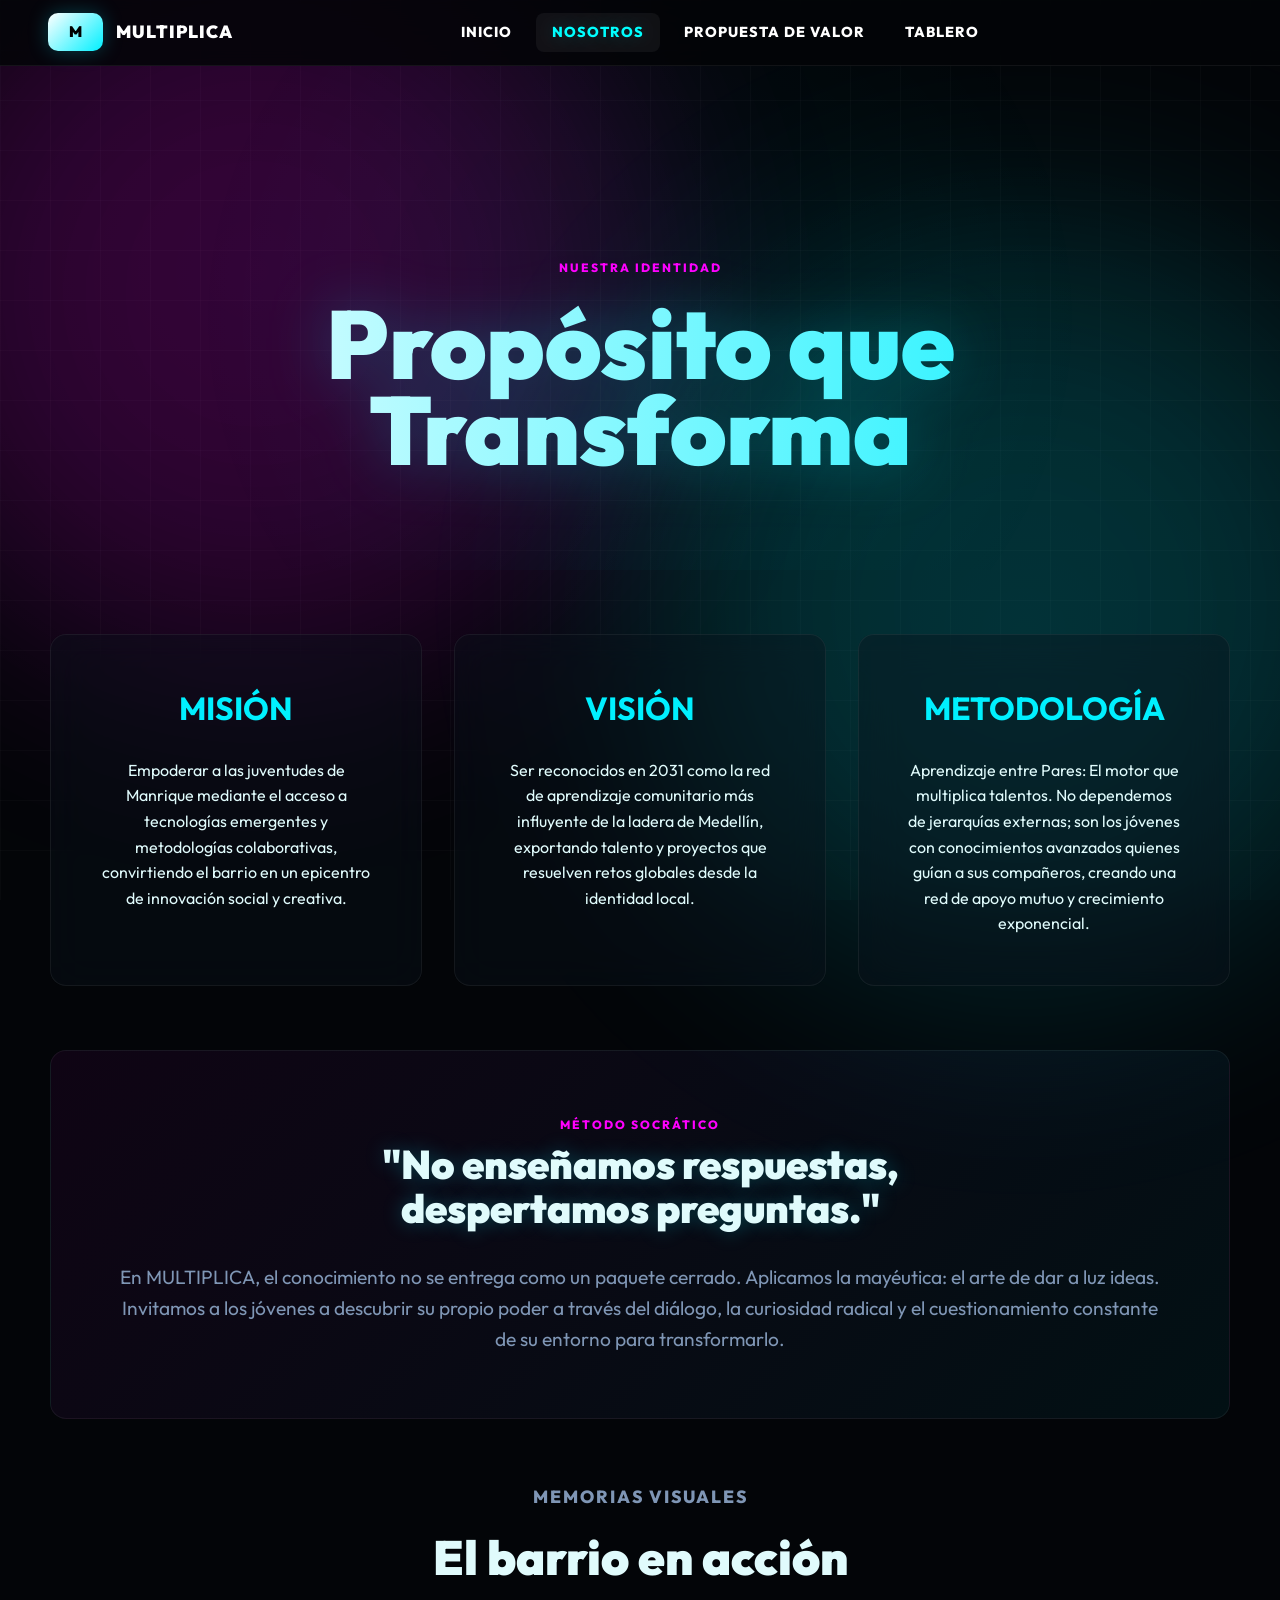
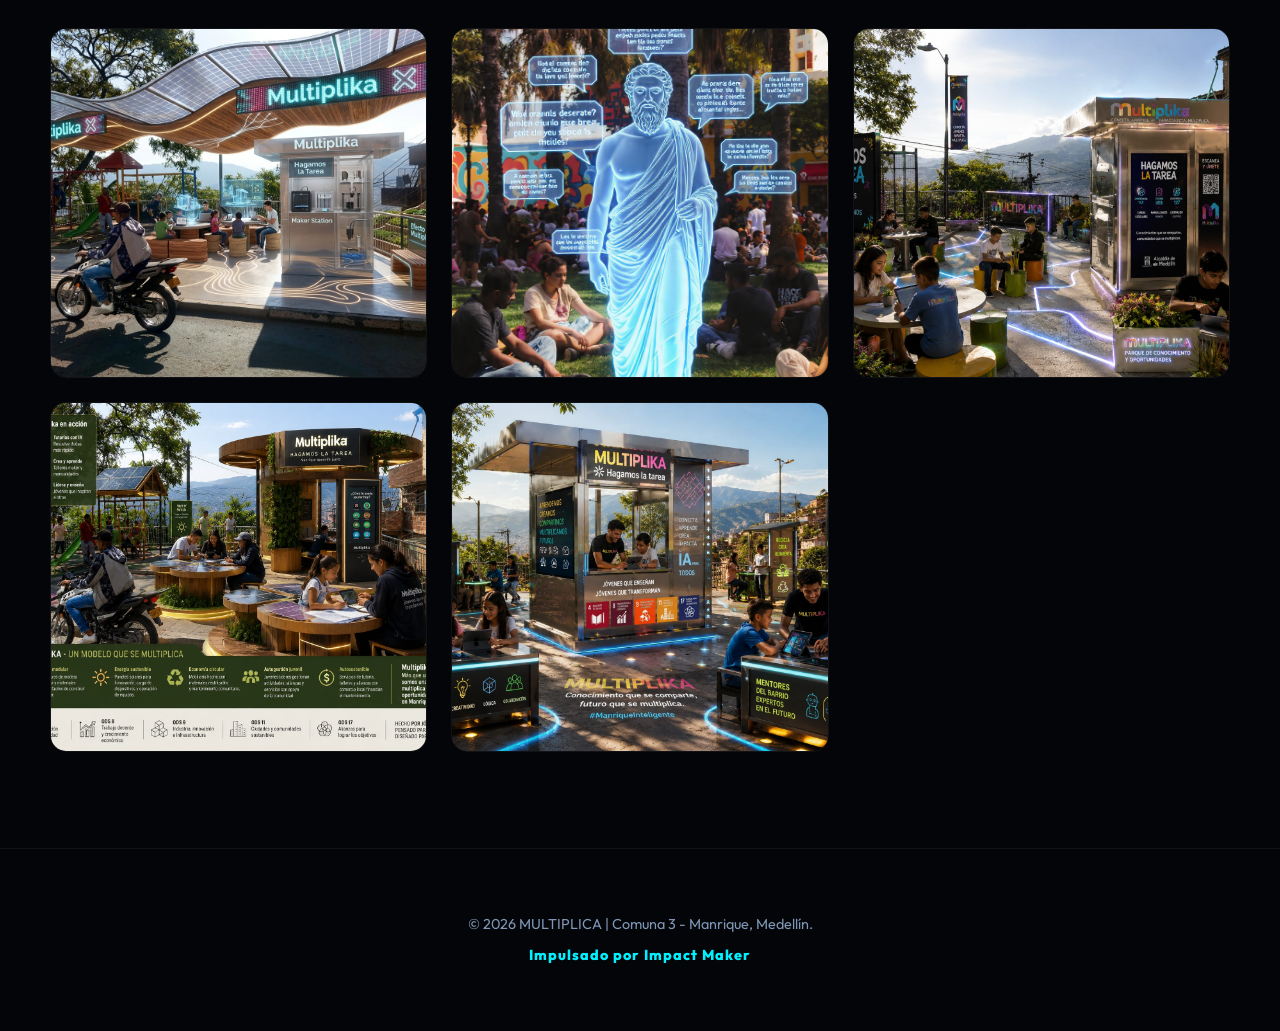
==== commit dcc8a526: "🔧 Fix: Activar Tablero en menú y correcciones de diseño responsive (Menú móvil y Pizarra)" ====
--- a/nosotros.html
+++ b/nosotros.html
@@ -133,6 +133,7 @@
       <a href="index.html">Inicio</a>
       <a href="nosotros.html" class="active">Nosotros</a>
       <a href="propuesta.html">Propuesta de Valor</a>
+      <a href="index.html#tarea">Tablero</a>
     </nav>
   </header>
 
--- a/css/styles.css
+++ b/css/styles.css
@@ -1285,17 +1285,68 @@
 }
 
 @media (max-width: 900px) {
+  .menu-toggle { display: block; order: 3; }
+  
+  .nav {
+    position: fixed;
+    top: 4.2rem;
+    left: 0;
+    width: 100%;
+    height: 0;
+    background: rgba(3, 5, 8, 0.98);
+    backdrop-filter: blur(20px);
+    flex-direction: column;
+    overflow: hidden;
+    transition: 0.4s cubic-bezier(0.4, 0, 0.2, 1);
+    z-index: 90;
+    padding: 0;
+    border-bottom: 1px solid var(--line);
+  }
+
+  .nav.open {
+    height: auto;
+    padding: 2rem;
+  }
+
+  .nav a {
+    width: 100%;
+    text-align: center;
+    padding: 1.2rem;
+    font-size: 1.1rem;
+    border-bottom: 1px solid rgba(255, 255, 255, 0.05);
+  }
+
   .workspace { 
     grid-template-columns: 1fr; 
     min-height: auto;
+    padding: 0.5rem;
   }
-  .task-board { order: 2; height: 300px; }
-  .collab-main { order: 1; }
   
+  .task-board { 
+    order: 2; 
+    border-right: none;
+    border-top: 1px solid var(--line);
+    padding: 1.5rem 0;
+    flex-direction: row;
+    overflow-x: auto;
+    gap: 0.8rem;
+    height: auto;
+  }
+
+  .task-item { min-width: 200px; }
+  
+  .collab-panel { order: 1; }
+  
+  .whiteboard { 
+    min-height: 400px; 
+    border-radius: 12px;
+  }
+
   .quick-grid { grid-template-columns: repeat(auto-fit, minmax(240px, 1fr)); }
   
   .topbar {
-    padding: 0.8rem 1.5rem;
+    padding: 0.8rem 1rem;
+    grid-template-columns: auto 1fr auto;
   }
 }
 
@@ -1304,17 +1355,18 @@
   
   .section-shell { padding-inline: 1rem; }
   
-  h1 { font-size: 2.8rem !important; }
-  h2 { font-size: 1.8rem !important; }
+  h1 { font-size: 2.6rem !important; }
+  h2 { font-size: 1.6rem !important; }
   
-  .hero-actions .btn-primary, 
-  .hero-actions .btn-ghost { 
-    width: 100%; 
-  }
-
-  .card { padding: 1.5rem; min-height: 200px; }
+  .hero-actions { flex-direction: column; width: 100%; }
+  .btn-primary, .btn-ghost { width: 100%; }
+
+  .card { padding: 1.5rem; min-height: 180px; }
   
   .mentor-fab { width: 50px; height: 50px; bottom: 1.5rem; right: 1.5rem; }
+
+  .panel-head { flex-direction: column; align-items: flex-start; gap: 1rem; }
+  .panel-actions { width: 100%; overflow-x: auto; padding-bottom: 0.5rem; }
 }
 
 /* ─── MENTOR VIRTUAL (FAB & DIALOG) ─── */
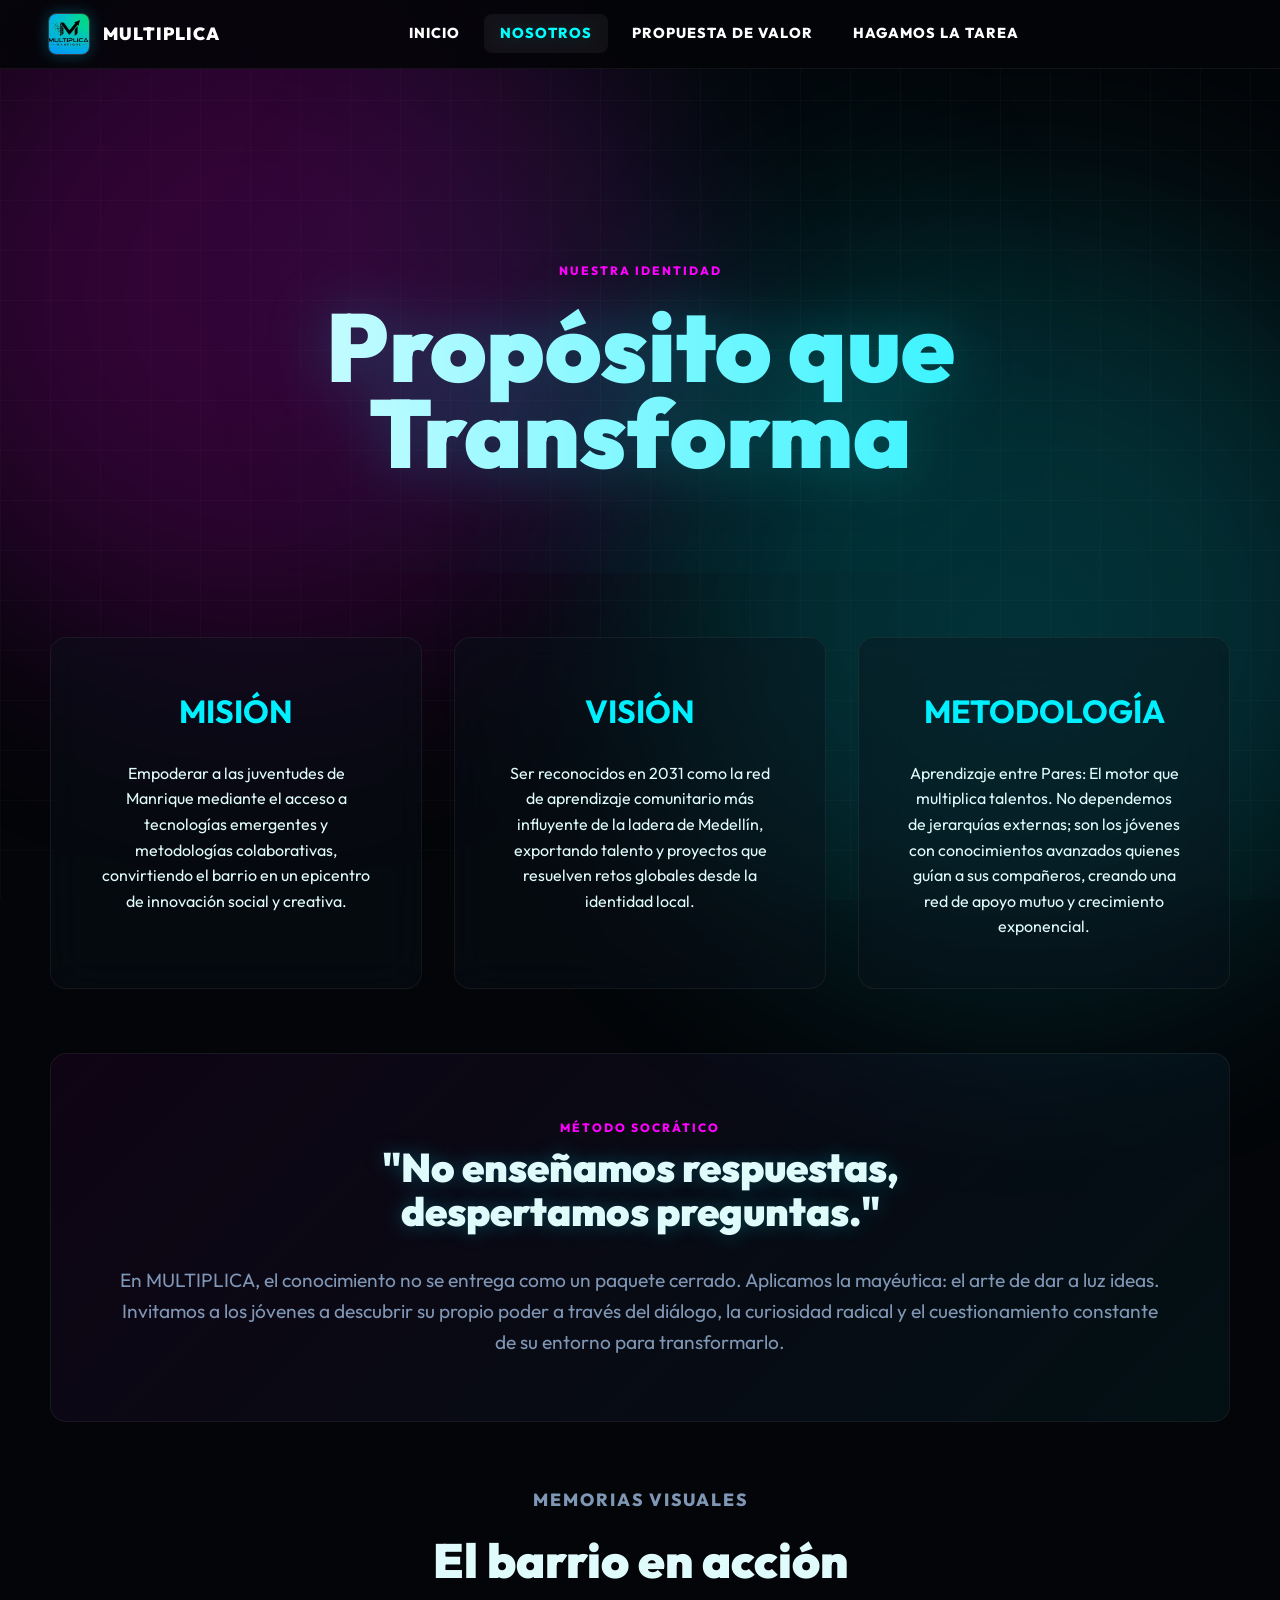
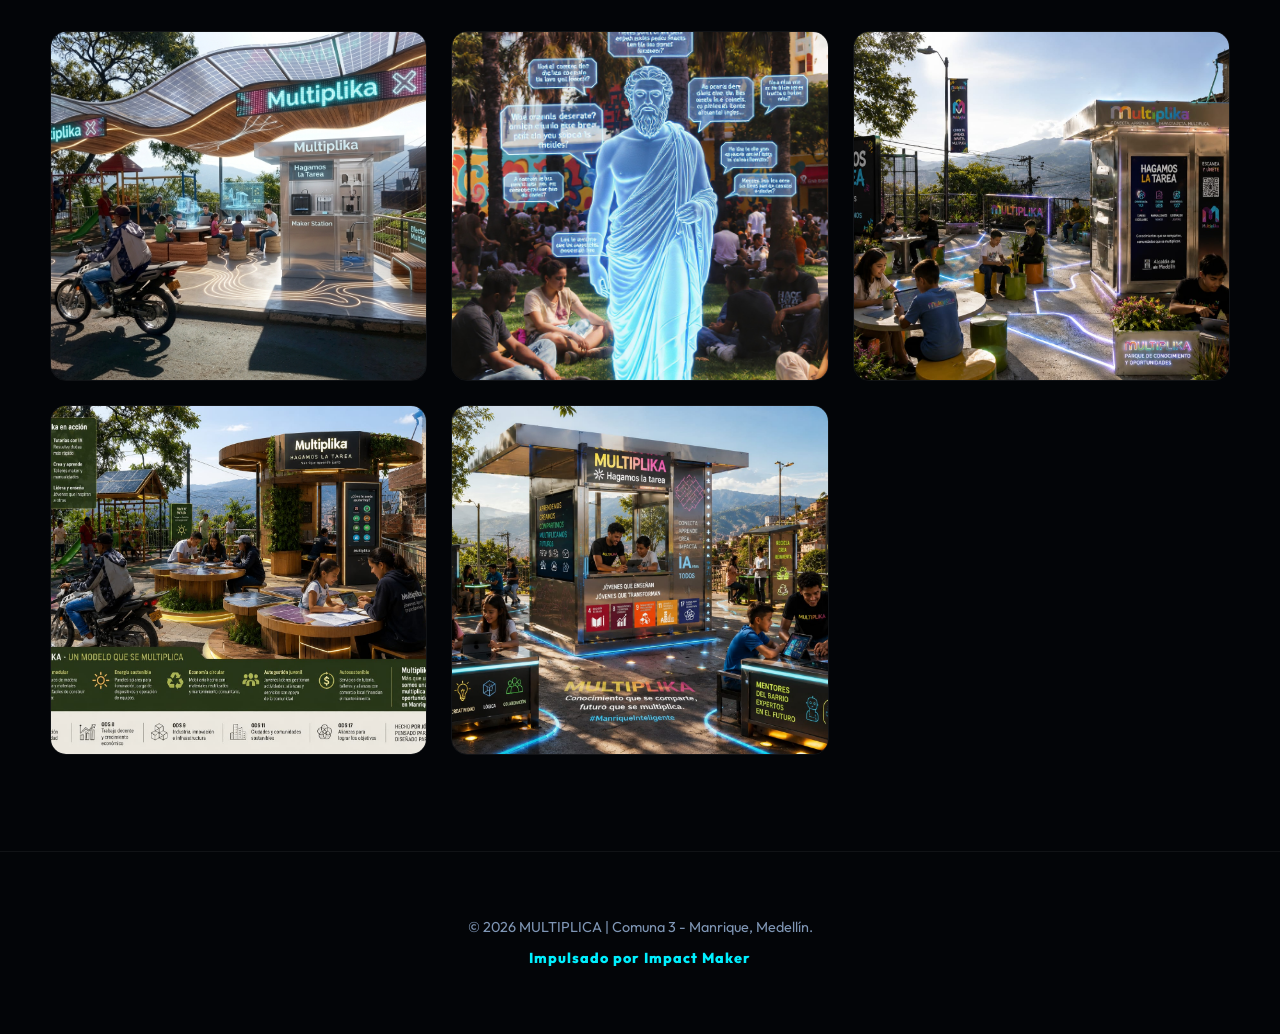
==== commit 15ee9179: "🚀 Final Polish: Custom branding (favicon/logo) and high-end responsive mobile menu with staggered an" ====
--- a/nosotros.html
+++ b/nosotros.html
@@ -9,6 +9,7 @@
   <link rel="preconnect" href="https://fonts.googleapis.com">
   <link rel="preconnect" href="https://fonts.gstatic.com" crossorigin>
   <link href="https://fonts.googleapis.com/css2?family=Outfit:wght@100..900&display=swap" rel="stylesheet">
+  <link rel="icon" type="image/jpeg" href="assets/favicon.jpeg">
   <link rel="stylesheet" href="css/styles.css" />
   <style>
     .about-hero {
@@ -126,14 +127,14 @@
 <body>
   <header class="topbar">
     <div class="brand">
-      <div class="brand-mark">M</div>
+      <img src="assets/favicon.jpeg" alt="MULTIPLICA Logo" class="brand-mark">
       <span>MULTIPLICA</span>
     </div>
     <nav class="nav">
       <a href="index.html">Inicio</a>
       <a href="nosotros.html" class="active">Nosotros</a>
       <a href="propuesta.html">Propuesta de Valor</a>
-      <a href="index.html#tarea">Tablero</a>
+      <a href="index.html#tarea">Hagamos la tarea</a>
     </nav>
   </header>
 
--- a/css/styles.css
+++ b/css/styles.css
@@ -145,18 +145,18 @@
 }
 
 .brand-mark {
-  background: linear-gradient(135deg, #fff, var(--warm));
-  color: #000;
-  width: 55px;
-  height: 38px;
-  display: flex;
-  align-items: center;
-  justify-content: center;
-  border-radius: 10px;
-  font-size: 0.95rem;
-  box-shadow: 0 0 20px var(--warm-shadow);
-  font-weight: 900;
-  letter-spacing: 1px;
+  width: 42px;
+  height: 42px;
+  object-fit: cover;
+  border-radius: 8px;
+  box-shadow: 0 0 15px var(--warm-shadow);
+  border: 1px solid rgba(255, 255, 255, 0.2);
+  transition: 0.3s;
+}
+
+.brand:hover .brand-mark {
+  transform: scale(1.1) rotate(-5deg);
+  box-shadow: 0 0 25px var(--warm);
 }
 
 .nav { display: flex; gap: 0.5rem; justify-content: center; }
@@ -1279,7 +1279,11 @@
     gap: 2rem;
     padding-top: 8rem;
   }
-  .hero-visual { max-width: 600px; margin-inline: auto; }
+  .hero-visual { 
+    max-width: 100%; 
+    margin-inline: auto;
+    aspect-ratio: 1 / 1; /* More vertical on mobile */
+  }
   .hero-actions { justify-content: center; }
   .lab-split, .cinema-layout { grid-template-columns: 1fr; }
 }
@@ -1294,27 +1298,46 @@
     width: 100%;
     height: 0;
     background: rgba(3, 5, 8, 0.98);
-    backdrop-filter: blur(20px);
+    backdrop-filter: blur(25px);
     flex-direction: column;
     overflow: hidden;
-    transition: 0.4s cubic-bezier(0.4, 0, 0.2, 1);
+    transition: 0.5s cubic-bezier(0.4, 0, 0.2, 1);
     z-index: 90;
     padding: 0;
     border-bottom: 1px solid var(--line);
+    box-shadow: 0 20px 40px rgba(0,0,0,0.8);
   }
 
   .nav.open {
-    height: auto;
-    padding: 2rem;
+    height: calc(100vh - 4.2rem);
+    padding: 3rem 2rem;
   }
 
   .nav a {
     width: 100%;
     text-align: center;
-    padding: 1.2rem;
-    font-size: 1.1rem;
+    padding: 1.5rem;
+    font-size: 1.2rem;
     border-bottom: 1px solid rgba(255, 255, 255, 0.05);
+    opacity: 0;
+    transform: translateY(20px);
+    transition: 0.4s;
   }
+
+  .nav.open a {
+    opacity: 1;
+    transform: translateY(0);
+  }
+
+  /* Staggered animation for links */
+  .nav.open a:nth-child(1) { transition-delay: 0.1s; }
+  .nav.open a:nth-child(2) { transition-delay: 0.2s; }
+  .nav.open a:nth-child(3) { transition-delay: 0.3s; }
+  .nav.open a:nth-child(4) { transition-delay: 0.4s; }
+  .nav.open a:nth-child(5) { transition-delay: 0.5s; }
+  .nav.open a:nth-child(6) { transition-delay: 0.6s; }
+  .nav.open a:nth-child(7) { transition-delay: 0.7s; }
+  .nav.open a:nth-child(8) { transition-delay: 0.8s; }
 
   .workspace { 
     grid-template-columns: 1fr; 
